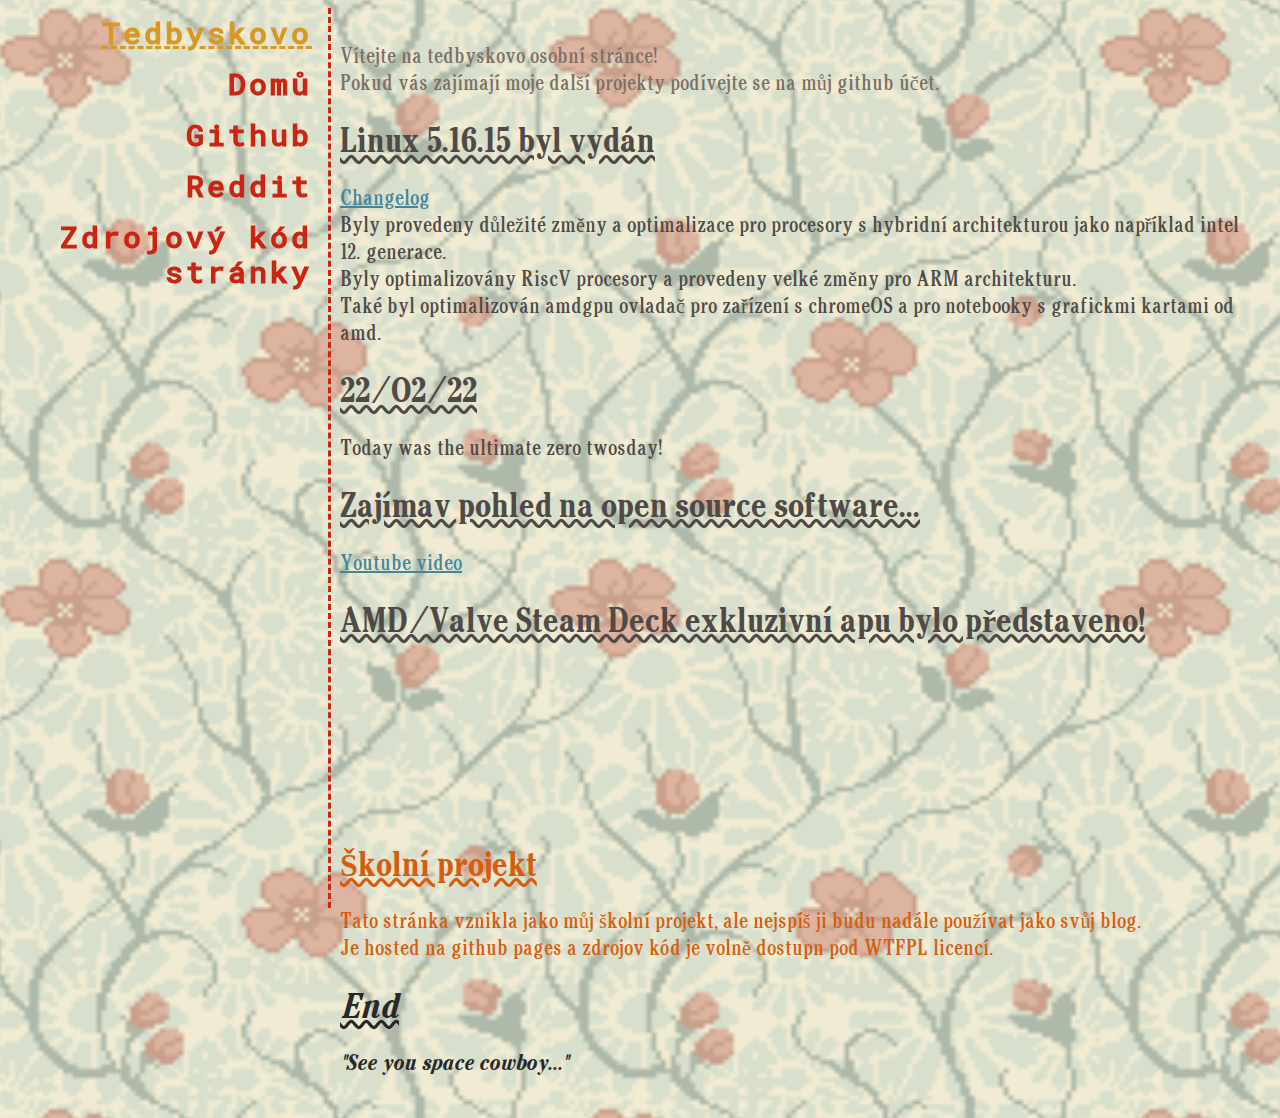
==== index.html @ b3359651 "Idk" ====
<!DOCTYPE html>
<html>

  <meta charset="UTF-8" name="viewport" content="width=device-width, initial-scale=1.0">

  <head>
    <link rel="stylesheet" href="stylesheet.css">
    <title>TedbyskovoBlog</title>
  </head>

  <body>

    <ul class="navbar">
      <li class="navbarTitle">Tedbyskovo</li>
      <li class="navbarLink navbarLinkHome"><a href="#home">Domů</a></li>
      <li class="navbarLink"><a href="https://github.com/tedbysek" target="_blank">Github</a></li>
      <li class="navbarLink"><a href="https://www.reddit.com/user/tedby15" target="_blank">Reddit</a></li>
      <li class="navbarLink"><a href="https://github.com/tedbysek/tedbysek.github.io" target="_blank">Zdrojový kód stránky</a></li>
    </ul>

    <div class="content">

      <div id="home">
        <p>
          Vítejte na tedbyskovo osobní stránce!<br>
          Pokud vás zajímají moje další projekty podívejte se na můj github účet.<br>
        </p>
      </div>

      <div class="article6 articleCommon">
        <h1 class="headline6 headlineCommon">Linux 5.16.15 byl vydán</h1>
        <p class="content6 contentCommon">
          <a href="https://cdn.kernel.org/pub/linux/kernel/v5.x/ChangeLog-5.16.15" target="_blank">Changelog</a><br>
          Byly provedeny důležité změny a optimalizace pro procesory s hybridní architekturou jako například intel 12. generace.<br>
          Byly optimalizovány RiscV procesory a provedeny velké změny pro ARM architekturu.<br>
          Také byl optimalizován amdgpu ovladač pro zařízení s chromeOS a pro notebooky s grafickými kartami od amd.
        </p>
      </div>
      
      <div class="article5 articleCommon">
        <h1 class="headline5 headlineCommon">22/02/22</h1>
        <p class="content5 contentCommon">
          Today was the ultimate zero twosday!
        </p>
      </div>

      <div class="article4 articleCommon">
        <h1 class="headline4 headlineCommon">Zajímavý pohled na open source software...</h1>
        <p class="content4 contentCommon">
          <a href="https://www.youtube.com/watch?v=DRUKZibTvlk" target="_blank">Youtube video<a>
        </p>
      </div>

      <div class="article3 articleCommon">
        <h1 class="headline3 headlineCommon">AMD/Valve Steam Deck exkluzivní apu bylo představeno!</h1>
        <p class="content3 contentCommon">
          <iframe id="reddit-embed1" src="https://www.redditmedia.com/r/Amd/comments/socff0/amd_van_goghaerith_apu_with_rdna2_igpu_for_steam/?ref_source=embed&amp;ref=share&amp;embed=true&amp;theme=dark" sandbox="allow-scripts allow-same-origin" scrolling="no"></iframe>
        </p>
      </div>

      <div class="article2 articleCommon">
        <h1 class="headline2 headlineCommon">Školní projekt</h1>
        <p class="content2 contentCommon">
          Tato stránka vznikla jako můj školní projekt, ale nejspíš ji budu nadále používat jako svůj blog.<br>
          Je hosted na github pages a zdrojový kód je volně dostupný pod WTFPL licencí.<br>
        </p>
      </div>

      <div class="article1 articleCommon">
        <h1 class="headline1 headlineCommon">End</h1>
        <p class="content1 contentCommon">
          "See you space cowboy..."
        </p>
      </div>

    </div>

  </body>

</html>
---- stylesheet.css ----
:root {
  --bg-hard: #1d2021;
  --bg:      #282828;
  --bg-soft: #32302f;
  --bg1:     #3c3836;
  --bg2:     #504945;
  --bg3:     #665c54;
  --bg4:     #7c6f64;

  --fg:  #fbf1c7;
  --fg1: #ebdbb2;
  --fg2: #d5c4a1;
  --fg3: #bdae93;
  --fg4: #a89984;

  --red-dim:    #fb4934;
  --green-dim:  #b8bb26;
  --yellow-dim: #fabd2f;
  --blue-dim:   #83a598;
  --purple-dim: #d3869b;
  --aqua-dim:   #8ec07c;
  --gray-dim:   #928374;
  --orange-dim: #fe8019;

  --red:    #cc2412;
  --green:  #98971a;
  --yellow: #d79921;
  --blue:   #458588;
  --purple: #b16286;
  --aqua:   #689d6a;
  --gray:   #a89984;
  --orange: #d65d0e;
}

@font-face {
  font-family: RobotoMonoMedium;
  src: url(fonts/RobotoMono/Roboto\ Mono\ Medium\ Nerd\ Font\ Complete\ Mono\ Windows\ Compatible.ttf);
}

@font-face {
  font-family: CheltenhamCondensed;
  src: url(fonts/CheltenhamCondensed/Cheltenham\ Condensed\ Bold\ Italic.ttf);
  font-style: italic;
  font-weight: bold;
}

@font-face {
  font-family: CheltenhamCondensed;
  src: url(fonts/CheltenhamCondensed/Cheltenham\ Condensed\ Bold.ttf);
  font-style: normal;
  font-weight: bold;
}

@font-face {
  font-family: CheltenhamCondensed;
  src: url(fonts/CheltenhamCondensed/Cheltenham\ Condensed\ Italic.ttf);
  font-style: italic;
  font-weight: normal;
}

@font-face {
  font-family: CheltenhamCondensed;
  src: url(fonts/CheltenhamCondensed/Cheltenham\ Condensed\ Regular.ttf);
  font-style: normal;
  font-weight: normal;
}

#home {
  color: var(--fg4);
  /*padding: 14px 16px;*/
  font-size: 20px;
}

a {
  color: var(--blue);
}

a:hover {
  color: var(--purple);
}

body {
  background-color: var(--bg-hard);
  background-image:
    radial-gradient(var(--fg), rgba(251, 241, 199, .2) 2px, transparent 30px),
    radial-gradient(var(--fg), rgba(251, 241, 199, .15) 1px, transparent 20px),
    radial-gradient(var(--fg), rgba(251, 241, 199, .1) 2px, transparent 30px),
    radial-gradient(rgba(251, 241, 199, .4), rgba(251, 241, 199, .1) 2px, transparent 20px);
  background-size: 550px 550px, 350px 350px, 250px 250px, 150px 150px;
  background-position: 0 0, 40px 60px, 130px 270px, 70px 100px;
  font-family: RobotoMonoMedium;
}

ul.navbar {
  list-style-type: none;
  margin: 0;
  padding: 0;
  width: 25%;
  position: fixed;
  height: 100%;
  text-align: right;
  border-style: none dashed none none;
  border-color: var(--red);
  overflow: auto;
}

ul.navbar li a {
  color: var(--red);
  text-decoration: none;
}

ul.navbar li {
  display: block;
  color: var(--yellow);
  padding: 8px 16px;
  font-size: 30px;
  font-weight: bold;
}

ul.navbar li.navbarTitle {
  text-decoration-line: underline;
  text-decoration-style: dashed;
}

ul.navbar li a:hover {
  color: var(--purple);
}

div.content {
  margin-left: 25%;
  padding: 14px 16px;
  height: 100%;
  font-family: CheltenhamCondensed;
  overflow: none;
}

.articleCommon {
  color: var(--fg2);
  /*padding: 14px 16px;*/
}

.article2 {
  color: var(--orange);
}

.article1 {
  color: var(--fg);
  font-style: italic;
  font-weight: bold;
}

.headlineCommon {
  text-decoration: underline wavy;
}

.contentCommon {
  font-size: 20px;
}

iframe {
  border: none;
  width: 100% !important;
  max-width: 100% !important;
}

@media (prefers-color-scheme: light) {
  :root {
    --bg-hard: #f9f5d7;
    --bg:      #fbf1c7;
    --bg-soft: #f2e5bc;
    --bg1:     #ebdbb2;
    --bg2:     #d5c4a1;
    --bg3:     #bdae93;
    --bg4:     #a89984;

    --fg:  #282828;
    --fg1: #3c3836;
    --fg2: #504945;
    --fg3: #665c54;
    --fg4: #7c6f64;

    --red-dim:    #9d0006;
    --green-dim:  #79740e;
    --yellow-dim: #b57614;
    --blue-dim:   #076678;
    --purple-dim: #8f3f71;
    --aqua-dim:   #427b58;
    --orange-dim: #af3a03;
    --gray-dim:   #928374;

    --red:    #cc2412;
    --green:  #98971a;
    --yellow: #d79921;
    --blue:   #458598;
    --purple: #b16286;
    --aqua:   #689d6a;
    --orange: #d65d0e;
    --gray:   #7c6f64;
  }

  body {
    background-image: url(images/pattern_140.gif);
  }
}

@media screen and (max-width: 900px) {
  ul.navbar {
    width: 100%;
    height: auto;
    position: relative;
    border-style: none none dashed none;
  }

  ul.navbar li {
    float: left;
    padding: 10px;
  }

  ul.navbar li.navbarLinkHome {
    display: none;
  }

  div.content {
    margin-left: 0;
  }
}
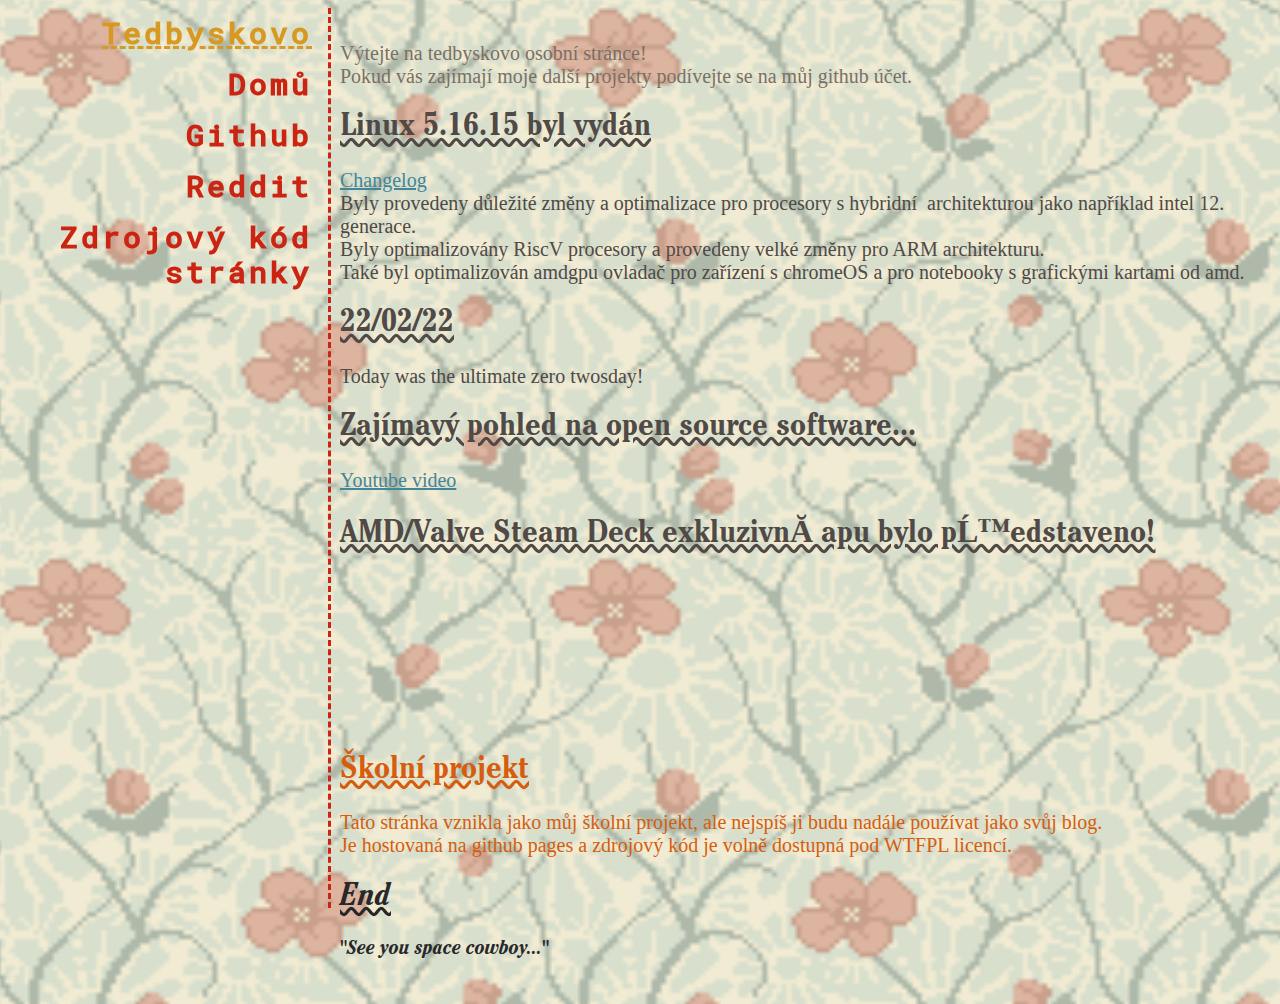
==== commit ba7064d1: "font changes and encoding fixes" ====
--- a/index.html
+++ b/index.html
@@ -1,4 +1,4 @@
-<!DOCTYPE html>
+﻿<!DOCTYPE html>
 <html>
 
   <meta charset="UTF-8" name="viewport" content="width=device-width, initial-scale=1.0">
@@ -22,7 +22,7 @@
 
       <div id="home">
         <p>
-          Vítejte na tedbyskovo osobní stránce!<br>
+          Výtejte na tedbyskovo osobní stránce!<br>
           Pokud vás zajímají moje další projekty podívejte se na můj github účet.<br>
         </p>
       </div>
@@ -31,7 +31,7 @@
         <h1 class="headline6 headlineCommon">Linux 5.16.15 byl vydán</h1>
         <p class="content6 contentCommon">
           <a href="https://cdn.kernel.org/pub/linux/kernel/v5.x/ChangeLog-5.16.15" target="_blank">Changelog</a><br>
-          Byly provedeny důležité změny a optimalizace pro procesory s hybridní architekturou jako například intel 12. generace.<br>
+          Byly provedeny důležité změny a optimalizace pro procesory s hybridní ­ architekturou jako například intel 12. generace.<br>
           Byly optimalizovány RiscV procesory a provedeny velké změny pro ARM architekturu.<br>
           Také byl optimalizován amdgpu ovladač pro zařízení s chromeOS a pro notebooky s grafickými kartami od amd.
         </p>
@@ -52,7 +52,7 @@
       </div>
 
       <div class="article3 articleCommon">
-        <h1 class="headline3 headlineCommon">AMD/Valve Steam Deck exkluzivní apu bylo představeno!</h1>
+        <h1 class="headline3 headlineCommon">AMD/Valve Steam Deck exkluzivnĂ­ apu bylo pĹ™edstaveno!</h1>
         <p class="content3 contentCommon">
           <iframe id="reddit-embed1" src="https://www.redditmedia.com/r/Amd/comments/socff0/amd_van_goghaerith_apu_with_rdna2_igpu_for_steam/?ref_source=embed&amp;ref=share&amp;embed=true&amp;theme=dark" sandbox="allow-scripts allow-same-origin" scrolling="no"></iframe>
         </p>
@@ -61,8 +61,8 @@
       <div class="article2 articleCommon">
         <h1 class="headline2 headlineCommon">Školní projekt</h1>
         <p class="content2 contentCommon">
-          Tato stránka vznikla jako můj školní projekt, ale nejspíš ji budu nadále používat jako svůj blog.<br>
-          Je hosted na github pages a zdrojový kód je volně dostupný pod WTFPL licencí.<br>
+          Tato stránka vznikla jako můj školní projekt, ale nejspíš ji budu nadále použí­vat jako svůj blog.<br>
+          Je hostovaná na github pages a zdrojový kód je volně dostupná pod WTFPL licencí.<br>
         </p>
       </div>
 
--- a/stylesheet.css
+++ b/stylesheet.css
@@ -1,4 +1,4 @@
-:root {
+﻿:root {
   --bg-hard: #1d2021;
   --bg:      #282828;
   --bg-soft: #32302f;
@@ -39,28 +39,28 @@
 
 @font-face {
   font-family: CheltenhamCondensed;
-  src: url(fonts/CheltenhamCondensed/Cheltenham\ Condensed\ Bold\ Italic.ttf);
+  src: url(fonts/CheltenhamCondensed/Cheltenham\ Condensed\ Bold\ Italic.otf);
   font-style: italic;
   font-weight: bold;
 }
 
 @font-face {
   font-family: CheltenhamCondensed;
-  src: url(fonts/CheltenhamCondensed/Cheltenham\ Condensed\ Bold.ttf);
+  src: url(fonts/CheltenhamCondensed/Cheltenham\ Condensed\ Bold.otf);
   font-style: normal;
   font-weight: bold;
 }
 
 @font-face {
   font-family: CheltenhamCondensed;
-  src: url(fonts/CheltenhamCondensed/Cheltenham\ Condensed\ Italic.ttf);
+  src: url(fonts/CheltenhamCondensed/Cheltenham\ Condensed\ Italic.otf);
   font-style: italic;
   font-weight: normal;
 }
 
 @font-face {
   font-family: CheltenhamCondensed;
-  src: url(fonts/CheltenhamCondensed/Cheltenham\ Condensed\ Regular.ttf);
+  src: url(fonts/CheltenhamCondensed/Cheltenham\ Condensed\ Regular.otf);
   font-style: normal;
   font-weight: normal;
 }
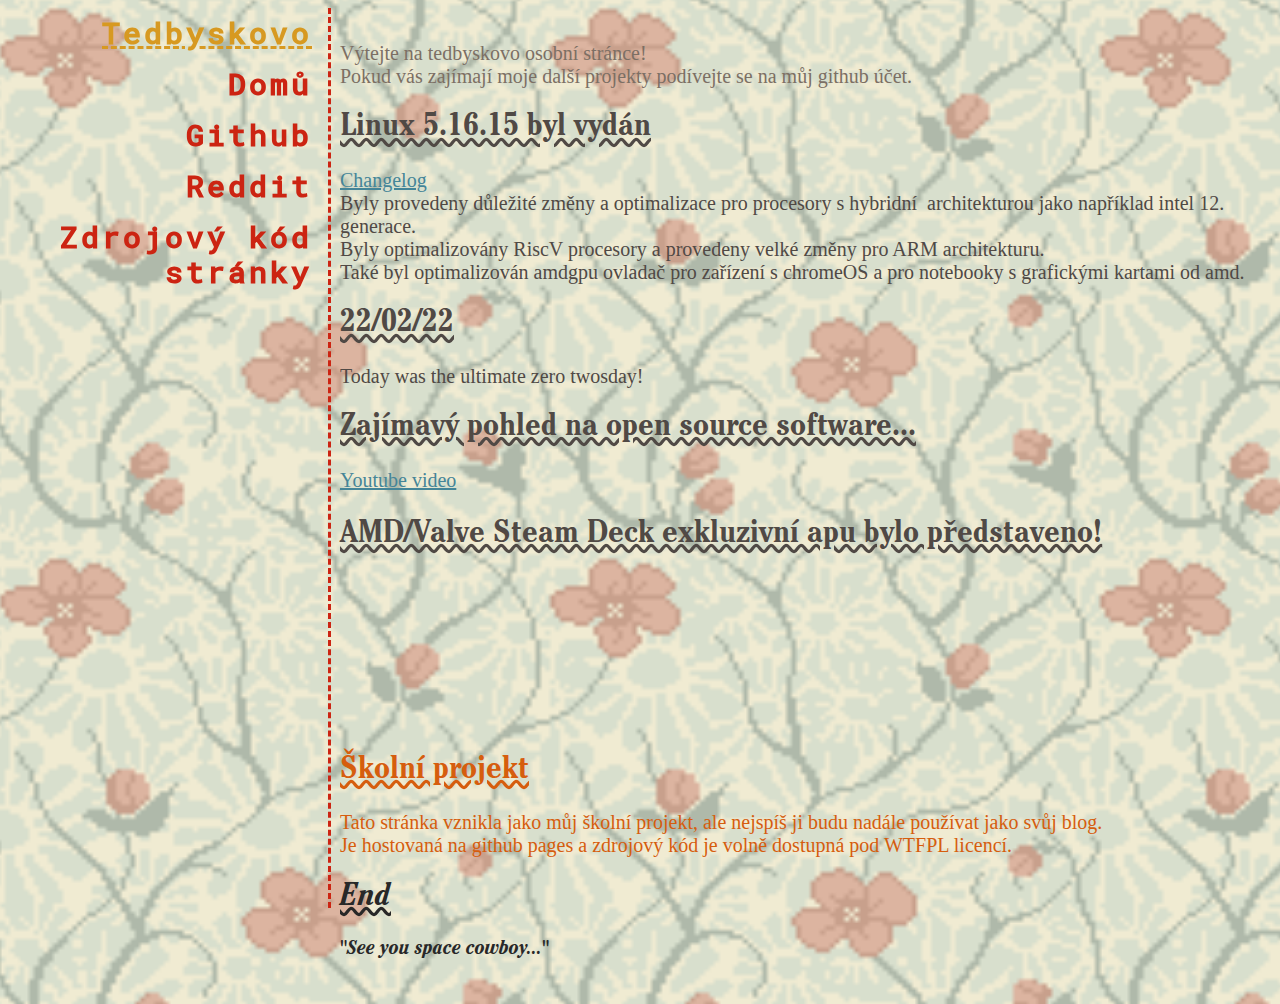
==== commit 0cd0c616: "formating" ====
--- a/index.html
+++ b/index.html
@@ -52,7 +52,7 @@
       </div>
 
       <div class="article3 articleCommon">
-        <h1 class="headline3 headlineCommon">AMD/Valve Steam Deck exkluzivnĂ­ apu bylo pĹ™edstaveno!</h1>
+        <h1 class="headline3 headlineCommon">AMD/Valve Steam Deck exkluzivní apu bylo představeno!</h1>
         <p class="content3 contentCommon">
           <iframe id="reddit-embed1" src="https://www.redditmedia.com/r/Amd/comments/socff0/amd_van_goghaerith_apu_with_rdna2_igpu_for_steam/?ref_source=embed&amp;ref=share&amp;embed=true&amp;theme=dark" sandbox="allow-scripts allow-same-origin" scrolling="no"></iframe>
         </p>
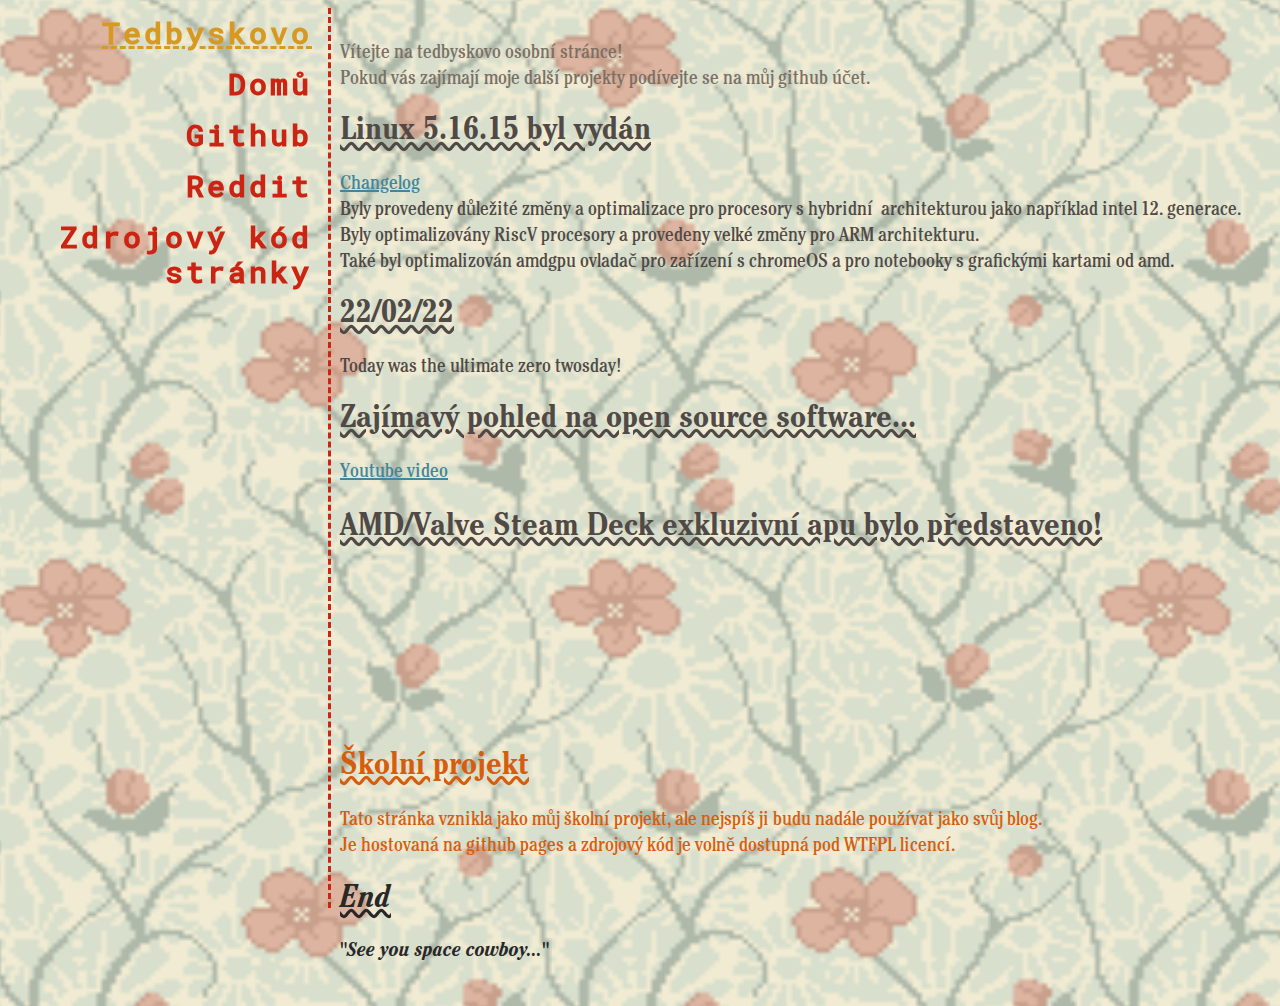
==== commit f6bdeeb3: "font fix" ====
--- a/index.html
+++ b/index.html
@@ -22,7 +22,7 @@
 
       <div id="home">
         <p>
-          Výtejte na tedbyskovo osobní stránce!<br>
+          Vítejte na tedbyskovo osobní stránce!<br>
           Pokud vás zajímají moje další projekty podívejte se na můj github účet.<br>
         </p>
       </div>
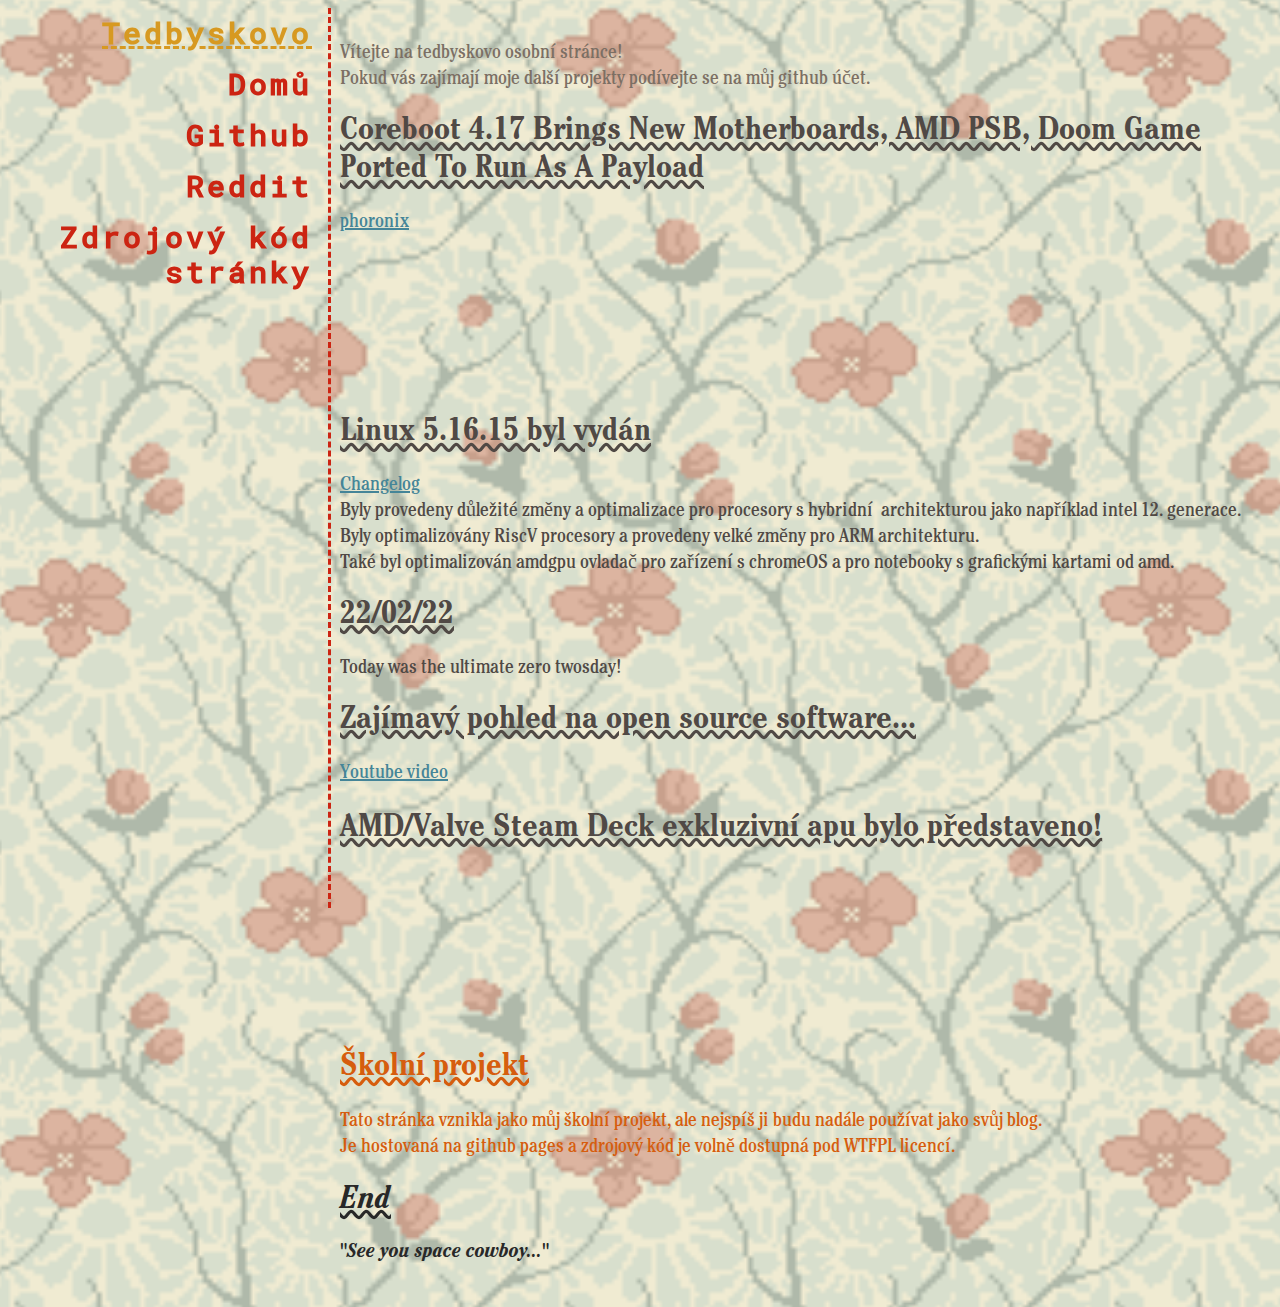
==== commit fd98900d: "article 7" ====
--- a/index.html
+++ b/index.html
@@ -24,6 +24,15 @@
         <p>
           Vítejte na tedbyskovo osobní stránce!<br>
           Pokud vás zajímají moje další projekty podívejte se na můj github účet.<br>
+        </p>
+      </div>
+      
+      <div class="article7 articleCommon">
+        <h1 class="headline7 headlineCommon">Coreboot 4.17 Brings New Motherboards, AMD PSB, Doom Game Ported To Run As A Payload</h1>
+        <p class="content7 contentCommon">
+          <a href="https://www.phoronix.com/scan.php?page=news_item&px=Coreboot-4.17">phoronix</a>
+          <iframe src="https://www.phoronix.com/scan.php?page=news_item&px=Coreboot-4.17" title="Coreboot 4.17 Brings New Motherboards, AMD PSB, Doom Game Ported To Run As A Payload">
+          </iframe>
         </p>
       </div>
 
